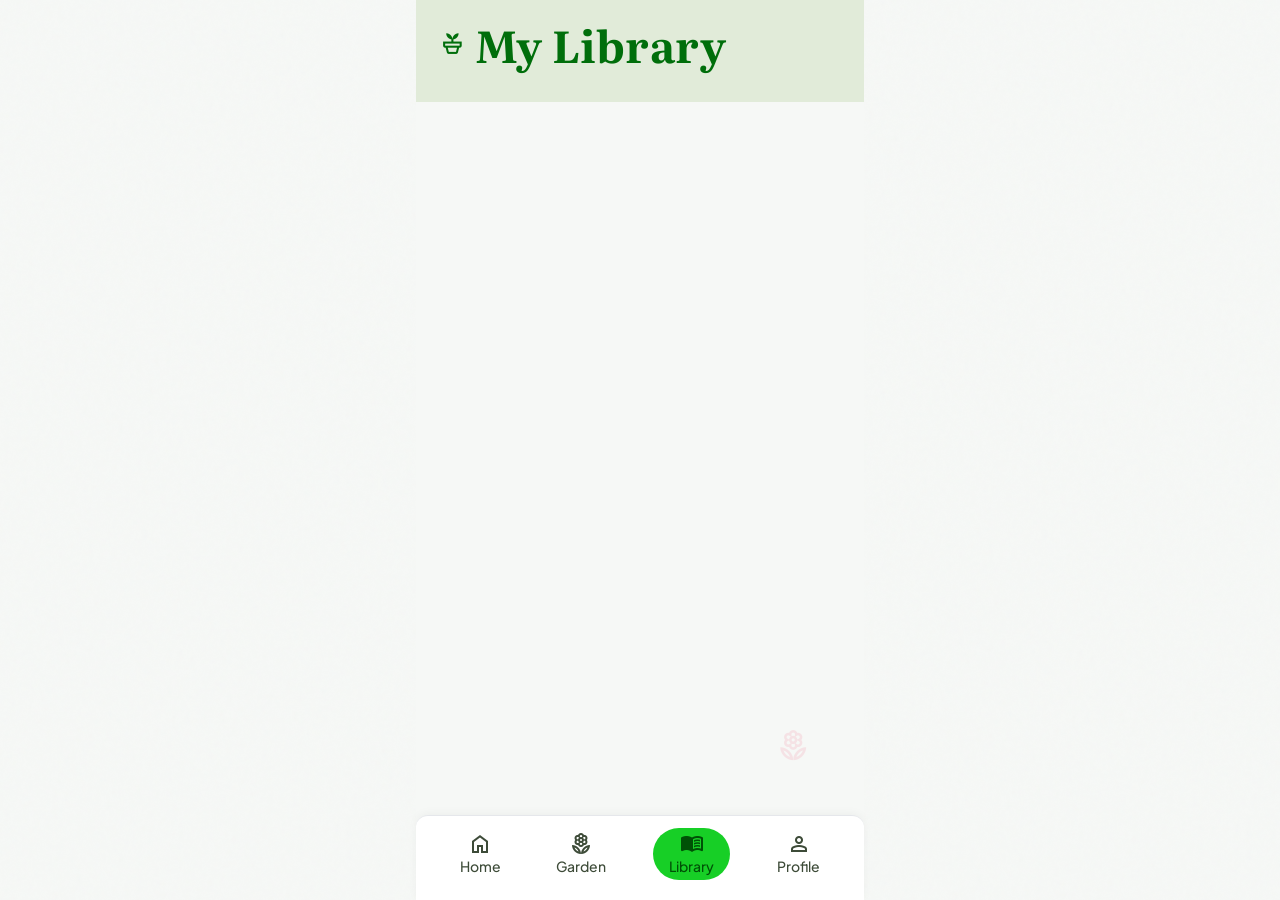
==== library.html @ b0998f7f "Navigation between pages. Added garden, library, and profile pages." ====
<!DOCTYPE html>
<html lang="en">
<head>
  <meta charset="UTF-8" />
  <meta name="viewport" content="width=device-width, initial-scale=1.0" />
  <title>Paper Garden</title>
  <link rel="preconnect" href="https://fonts.googleapis.com" />
  <link rel="preconnect" href="https://fonts.gstatic.com" crossorigin />
  <link href="https://fonts.googleapis.com/css2?family=Literata:ital,wght@0,400;0,500;0,600;0,700;1,400&amp;family=Plus+Jakarta+Sans:wght@400;500;600;700&amp;display=swap" rel="stylesheet" />
  <link href="https://fonts.googleapis.com/css2?family=Material+Symbols+Outlined:wght,FILL@100..700,0..1&amp;display=swap" rel="stylesheet" />
  <link href="resources/styles/common.css" rel="stylesheet" />
  <link href="resources/styles/index.css" rel="stylesheet" />
</head>
<body>
  <div class="app">
    <header class="topbar">
      <div class="brand">
        <span class="material-symbols-outlined" aria-hidden="true">potted_plant</span>
        <h1>My Library</h1>
      </div>
    </header>

    <main>
        <div class="decor right" aria-hidden="true">
          <span class="material-symbols-outlined">local_florist</span>
        </div>
      </section>
    </main>
  </div>

  <nav id="app-footer"></nav>
  <script src="resources/js/footer.js"></script>
  <script src="resources/js/index.js"></script>
  <script>
    renderFooter({ active: "library" });
  </script>
</body>
</html>
---- resources/styles/common.css ----
body {
  min-height: max(884px, 100dvh);
}

.pg-footer {
  position: fixed;
  left: 50%;
  bottom: 0;
  transform: translateX(-50%);
  width: 100%;
  max-width: 28rem;
  display: flex;
  justify-content: space-around;
  align-items: center;
  padding: 0.5rem 1rem 1rem;
  background: #ffffff;
  border-top: 1px solid #e5e7eb;
  border-radius: 0.75rem 0.75rem 0 0;
  box-shadow: 0 -2px 10px rgba(21, 30, 19, 0.04);
  z-index: 50;
}

.pg-footer-item {
  display: flex;
  flex-direction: column;
  align-items: center;
  justify-content: center;
  text-decoration: none;
  color: #3d4b38;
  padding: 0.5rem;
  border-radius: 9999px;
  transition: opacity 0.2s;
}

.pg-footer-item:hover {
  opacity: 0.8;
}

.pg-footer-item .material-symbols-outlined {
  font-size: 24px;
  line-height: 1;
}

.pg-footer-label {
  font-family: "Plus Jakarta Sans", sans-serif;
  font-size: 14px;
  line-height: 20px;
  font-weight: 500;
}

.pg-footer-item.active {
  background: #17cf26;
  color: #005106;
  padding: 0.25rem 1rem;
}

.pg-footer-item.active .material-symbols-outlined {
  font-variation-settings: "FILL" 1;
}

.bg-background { background-color: #f2fdea; }
.bg-background-off-white { background-color: #f6f8f6; }
.bg-background\/80 { background-color: rgba(242, 253, 234, 0.8); }
.bg-primary { background-color: #006e0b; }
.bg-primary-container { background-color: #17cf26; }
.bg-primary-container\/20 { background-color: rgba(23, 207, 38, 0.2); }
.bg-secondary-container { background-color: #d1e2c9; }
.bg-secondary-fixed { background-color: #d7e7ce; }
.bg-surface-container { background-color: #e7f1df; }
.bg-surface-container-highest { background-color: #dbe6d3; }
.bg-surface-container-low { background-color: #ecf7e4; }
.bg-surface-white { background-color: #ffffff; }
.bg-tertiary-container { background-color: #ff93a7; }
.bg-tertiary-fixed { background-color: #ffd9de; }

.text-primary { color: #006e0b; }
.text-primary-container { color: #17cf26; }
.text-on-background { color: #151e13; }
.text-on-primary { color: #ffffff; }
.text-on-primary-container { color: #005106; }
.text-on-surface { color: #151e13; }
.text-on-surface-variant { color: #3d4b38; }
.text-on-tertiary-container { color: #79283c; }
.text-surface-container { color: #e7f1df; }

.border-border-subtle { border-color: #e5e7eb; }
.border-primary { border-color: #006e0b; }
.border-tertiary-fixed-dim { border-color: #ffb2be; }
.hover\:border-primary\/50:hover { border-color: rgba(0, 110, 11, 0.5); }

.font-button-text { font-family: "Plus Jakarta Sans", sans-serif; }
.font-display-lg-mobile, .font-display-lg, .font-body-md { font-family: "Literata", serif; }
.font-label-md { font-family: "Plus Jakarta Sans", sans-serif; }

.text-button-text { font-size: 18px; line-height: 1; font-weight: 500; }
.text-display-lg-mobile { font-size: 24px; line-height: 1.6; font-weight: 600; }
.text-display-lg { font-size: 32px; line-height: 1.6; font-weight: 600; }
.text-body-md { font-size: 18px; line-height: 1.5; font-weight: 500; }
.text-label-md { font-size: 14px; line-height: 20px; font-weight: 500; }

.px-container-padding { padding-left: 1.5rem; padding-right: 1.5rem; }
.p-inner-card-padding { padding: 2rem; }
.gap-stack-gap { gap: 1rem; }
.mb-stack-gap { margin-bottom: 1rem; }

.hover\:bg-surface-container:hover { background-color: #e7f1df; }
.hover\:bg-surface-container-low:hover { background-color: #ecf7e4; }
.hover\:text-primary:hover { color: #006e0b; }
---- resources/styles/index.css ----
:root {
  --surface: #f2fdea;
  --surface-container-high: #e1ebd9;
  --background-off-white: #f6f8f6;
  --surface-white: #ffffff;
  --primary: #17cf26;
  --primary-deep: #006e0b;
  --on-surface: #151e13;
  --on-surface-variant: #3d4b38;
  --muted: #a1aba4;
  --outline-subtle: #e5e7eb;
  --outline-variant: #bbcbb3;
  --tertiary-container: #ffb2be;
  --tertiary: #994155;
  --shadow-soft: 0 4px 14px rgba(0, 0, 0, 0.05);
  --shadow-card: 0 2px 8px rgba(21, 30, 19, 0.08);
  --radius-card: 1rem;
  --radius-pill: 9999px;
  --container-max: 448px;
}

* {
  box-sizing: border-box;
}

body {
  margin: 0;
  font-family: "Literata", serif;
  background: var(--background-off-white);
  color: var(--on-surface);
  display: flex;
  justify-content: center;
  min-height: 100dvh;
  position: relative;
  overflow-x: hidden;
}

body::before {
  content: "";
  position: fixed;
  inset: 0;
  pointer-events: none;
  opacity: 0.02;
  background-image: url("data:image/svg+xml,%3Csvg viewBox='0 0 200 200' xmlns='http://www.w3.org/2000/svg'%3E%3Cfilter id='n'%3E%3CfeTurbulence type='fractalNoise' baseFrequency='0.75' numOctaves='3' stitchTiles='stitch'/%3E%3C/filter%3E%3Crect width='100%25' height='100%25' filter='url(%23n)'/%3E%3C/svg%3E");
  z-index: 0;
}

.app {
  width: min(100%, var(--container-max));
  min-height: 100dvh;
  position: relative;
  background: var(--background-off-white);
  z-index: 1;
  padding-bottom: 120px;
}

.topbar {
  background: var(--surface-container-high);
  padding: 1.25rem 1.5rem 1rem;
  display: flex;
  align-items: flex-start;
  justify-content: space-between;
  min-height: 102px;
}

.brand {
  display: flex;
  align-items: center;
  gap: 0.6rem;
  color: var(--primary-deep);
}

.brand .material-symbols-outlined {
  font-size: 1.55rem;
  font-variation-settings: "FILL" 0;
}

.brand h1 {
  margin: 0;
  font-size: 2.75rem;
  line-height: 1.1;
  font-weight: 700;
  letter-spacing: 0.01em;
}

.level-pill {
  border: 1.5px solid var(--outline-variant);
  border-radius: var(--radius-pill);
  min-height: 3.9rem;
  min-width: 10.9rem;
  padding: 0.35rem 0.8rem 0.35rem 0.4rem;
  display: flex;
  align-items: center;
  gap: 0.55rem;
  background: #dce6d4;
  color: var(--primary-deep);
  font-family: "Plus Jakarta Sans", sans-serif;
  font-weight: 600;
  font-size: 2rem;
  line-height: 1;
}

.level-avatar {
  width: 2.8rem;
  height: 2.8rem;
  border-radius: 9999px;
  background: #bfbfbf;
  display: grid;
  place-items: center;
  color: #111;
  font-size: 1.55rem;
  font-family: "Literata", serif;
}

main {
  padding: 1.25rem 1.5rem 0;
}

.goal-card {
  position: relative;
  border: 1px solid var(--outline-subtle);
  border-radius: 1.05rem;
  background: var(--surface-white);
  padding: 1.7rem 1.35rem 1.1rem;
  box-shadow: var(--shadow-soft);
  overflow: hidden;
}

.goal-card::after {
  content: "";
  position: absolute;
  right: -0.35rem;
  bottom: -0.8rem;
  width: 7rem;
  height: 7rem;
  opacity: 0.06;
  background: currentColor;
  color: #7f9680;
  -webkit-mask: url("data:image/svg+xml,%3Csvg xmlns='http://www.w3.org/2000/svg' viewBox='0 0 24 24'%3E%3Cpath d='M7 21q-.825 0-1.412-.587T5 19v-2H3V7q0-.825.588-1.412T5 5h5v2h9q.825 0 1.413.588T21 9v10q0 .825-.587 1.413T19 21zm0-2h12V9H7zm0 0V7z'/%3E%3C/svg%3E") center / contain no-repeat;
  mask: url("data:image/svg+xml,%3Csvg xmlns='http://www.w3.org/2000/svg' viewBox='0 0 24 24'%3E%3Cpath d='M7 21q-.825 0-1.412-.587T5 19v-2H3V7q0-.825.588-1.412T5 5h5v2h9q.825 0 1.413.588T21 9v10q0 .825-.587 1.413T19 21zm0-2h12V9H7zm0 0V7z'/%3E%3C/svg%3E") center / contain no-repeat;
}

.goal-title {
  margin: 0;
  font-size: 2.95rem;
  line-height: 1.2;
  font-weight: 600;
  color: #3f4f3e;
}

.goal-subtitle {
  margin: 0.55rem 0 1.25rem;
  color: #586558;
  font-size: 2.05rem;
  line-height: 1.35;
  max-width: 85%;
  font-weight: 500;
}

.progress-track {
  width: 100%;
  height: 10px;
  border-radius: 9999px;
  background: #d3d6d8;
  overflow: hidden;
}

.progress-fill {
  width: 66.6667%;
  height: 100%;
  border-radius: 9999px;
  background: var(--primary);
}

.goal-row {
  margin-top: 0.7rem;
  display: flex;
  justify-content: space-between;
  align-items: center;
  color: var(--primary-deep);
  font-size: 2.25rem;
  line-height: 1.25;
  font-weight: 600;
}

.garden-map {
  margin-top: 1.75rem;
  height: 730px;
  position: relative;
}

.path-svg {
  position: absolute;
  inset: 0;
  width: 100%;
  height: 100%;
  pointer-events: none;
}

.stage {
  position: absolute;
  display: flex;
  flex-direction: column;
  align-items: center;
  gap: 0.6rem;
  color: var(--on-surface-variant);
}

.stage-seedling {
  left: 38%;
  top: 0;
}

.stage-watering {
  right: 10%;
  top: 255px;
}

.stage-pruning {
  left: 13%;
  top: 490px;
  color: #99a29c;
}

.node {
  width: 110px;
  height: 110px;
  border-radius: 9999px;
  border: 3px solid #d9ddd8;
  background: #f6f8f6;
  display: grid;
  place-items: center;
  box-shadow: var(--shadow-card);
  position: relative;
}

.node .material-symbols-outlined {
  font-size: 2.95rem;
  line-height: 1;
}

.node.seedling {
  color: var(--primary-deep);
  border-color: #ccd3cb;
  background: #f8faf7;
}

.node.watering {
  color: #a6405b;
  border-color: #d6dbe0;
  background: #fcfcfc;
  box-shadow: 0 6px 20px rgba(153, 65, 85, 0.15);
}

.node.pruning {
  color: #a4aaa7;
  border-color: #d9dddc;
  background: #f1f3f0;
}

.label-pill {
  border-radius: 9999px;
  border: 1px solid var(--outline-subtle);
  padding: 0.28rem 1.15rem;
  background: #fff;
  font-size: 1.5rem;
  line-height: 1.2;
  color: #4b5847;
  box-shadow: 0 2px 5px rgba(0, 0, 0, 0.05);
}

.active-badge {
  position: absolute;
  top: -0.8rem;
  left: 50%;
  transform: translateX(-50%);
  border-radius: var(--radius-pill);
  background: var(--tertiary-container);
  color: #a56674;
  border: 1px solid #f0b7c3;
  font-size: 1.15rem;
  letter-spacing: 0.08em;
  padding: 0.22rem 0.8rem;
  font-family: "Plus Jakarta Sans", sans-serif;
  font-weight: 600;
  text-transform: uppercase;
  box-shadow: 0 1px 3px rgba(121, 40, 60, 0.12);
}

.check-pill {
  position: absolute;
  right: -0.2rem;
  top: -0.3rem;
  width: 1.95rem;
  height: 2.9rem;
  border-radius: 9999px;
  background: var(--primary);
  color: #fff;
  display: grid;
  place-items: center;
  box-shadow: 0 3px 9px rgba(23, 207, 38, 0.32);
  font-size: 1.35rem;
  font-family: "Plus Jakarta Sans", sans-serif;
}

.decor {
  position: absolute;
  opacity: 0.38;
}

.decor.left {
  left: 14%;
  top: 205px;
  color: #9be2a2;
}

.decor.right {
  right: 12%;
  bottom: 132px;
  color: #f5c1ca;
}

.decor .material-symbols-outlined {
  font-size: 2.15rem;
}

.fab {
  position: fixed;
  width: 4.7rem;
  height: 4.7rem;
  border: none;
  border-radius: 9999px;
  background: var(--primary-deep);
  color: #fff;
  bottom: 6.1rem;
  right: max(1.5rem, calc((100vw - 448px) / 2 + 1.5rem));
  display: grid;
  place-items: center;
  box-shadow: 0 8px 20px rgba(0, 110, 11, 0.28);
  font-size: 3rem;
  z-index: 40;
}

.stage-link-wrapper {
  display: inline-block; /* Keeps elements side-by-side if you have multiple stages */
  text-decoration: none; /* Stops the "SEEDLING" text from getting an underline */
  color: inherit;         /* Prevents the text and icons from turning blue */
}

/* Optional UX: Animate the entire stage slightly when a user hovers over any part of it */
.stage-link-wrapper:hover .node {
  transform: scale(1.05);   /* Gently grows the icon circle */
  transition: transform 0.2s ease;
}

.stage-link-wrapper:hover .label-pill {
  opacity: 0.8;             /* Visual cue that the text is part of the link */
}

@media (max-width: 430px) {
  .brand h1 {
    font-size: 2.25rem;
  }

  .goal-title {
    font-size: 2.25rem;
  }

  .goal-subtitle {
    font-size: 1.05rem;
  }

  .goal-row {
    font-size: 1.1rem;
  }

  .label-pill {
    font-size: 2rem;
  }

  .level-pill {
    min-width: 8.9rem;
    font-size: 1.65rem;
  }
}
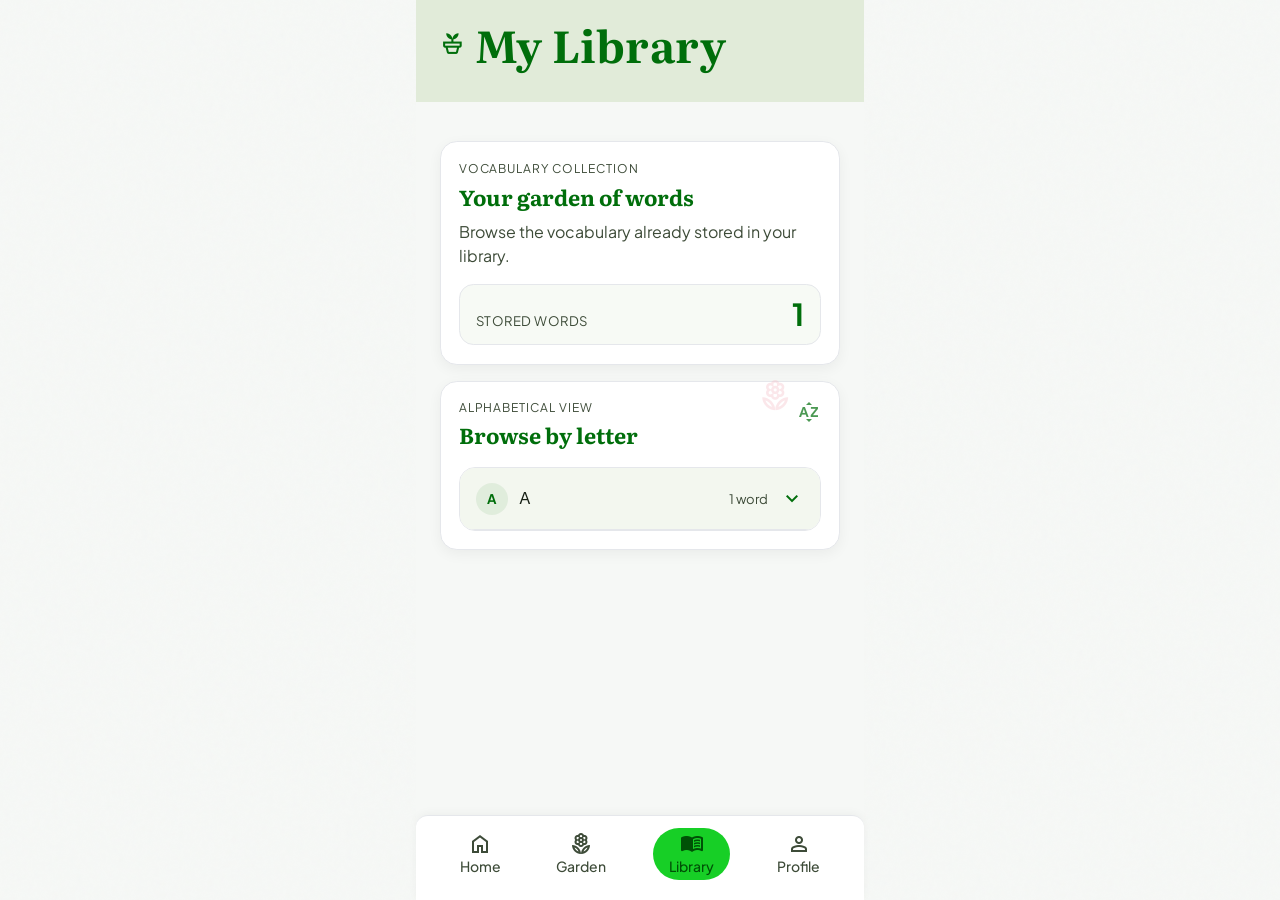
==== commit e7b6bb08: "view vocab in library" ====
--- a/library.html
+++ b/library.html
@@ -10,6 +10,7 @@
   <link href="https://fonts.googleapis.com/css2?family=Material+Symbols+Outlined:wght,FILL@100..700,0..1&amp;display=swap" rel="stylesheet" />
   <link href="resources/styles/common.css" rel="stylesheet" />
   <link href="resources/styles/index.css" rel="stylesheet" />
+  <link href="resources/styles/library.css" rel="stylesheet" />
 </head>
 <body>
   <div class="app">
@@ -21,6 +22,49 @@
     </header>
 
     <main>
+      <section class="library-layout" aria-label="Vocabulary Library">
+        <div class="library-summary-card">
+          <p class="library-eyebrow">Vocabulary collection</p>
+          <h2 class="library-title">Your garden of words</h2>
+          <p class="library-subtitle">Browse the vocabulary already stored in your library.</p>
+          <div class="library-summary-metric" aria-label="Total stored vocabulary">
+            <span class="library-summary-label">Stored words</span>
+            <strong class="library-summary-value" id="library-total-count">0</strong>
+          </div>
+        </div>
+
+        <section class="library-groups-card" aria-labelledby="library-groups-title">
+          <div class="library-groups-header">
+            <div>
+              <p class="library-section-kicker">Alphabetical view</p>
+              <h2 id="library-groups-title">Browse by letter</h2>
+            </div>
+            <span class="material-symbols-outlined library-groups-icon" aria-hidden="true">sort_by_alpha</span>
+          </div>
+
+          <p class="library-loading" id="library-loading-state">Loading vocabulary…</p>
+          <p class="library-empty-state" id="library-empty-state" hidden>No vocabulary has been added yet.</p>
+          <div class="library-groups" id="library-groups" aria-live="polite"></div>
+        </section>
+
+        <section class="library-detail-overlay" id="library-detail-overlay" aria-hidden="true" hidden>
+          <div class="library-detail-backdrop" data-close-detail="true"></div>
+          <div class="library-detail-card" role="dialog" aria-modal="true" aria-labelledby="library-detail-word">
+            <div class="library-detail-header">
+              <div class="library-detail-header-copy">
+                <p class="library-section-kicker">Vocabulary entry</p>
+                <h2 class="library-detail-word" id="library-detail-word">Word</h2>
+                <p class="library-detail-pronunciation" id="library-detail-pronunciation" hidden></p>
+              </div>
+              <button class="library-detail-close" id="library-detail-close" type="button" aria-label="Close definition card">
+                <span class="material-symbols-outlined" aria-hidden="true">close</span>
+              </button>
+            </div>
+
+            <div class="library-detail-content" id="library-detail-content"></div>
+          </div>
+        </section>
+
         <div class="decor right" aria-hidden="true">
           <span class="material-symbols-outlined">local_florist</span>
         </div>
@@ -30,7 +74,8 @@
 
   <nav id="app-footer"></nav>
   <script src="resources/js/footer.js"></script>
-  <script src="resources/js/index.js"></script>
+  <script src="resources/js/vocab-store.js"></script>
+  <script src="resources/js/library.js"></script>
   <script>
     renderFooter({ active: "library" });
   </script>
--- a/resources/styles/common.css
+++ b/resources/styles/common.css
@@ -65,6 +65,7 @@
 .bg-primary-container { background-color: #17cf26; }
 .bg-primary-container\/20 { background-color: rgba(23, 207, 38, 0.2); }
 .bg-secondary-container { background-color: #d1e2c9; }
+.bg-error-soft { background-color: #fef2f2; }
 .bg-secondary-fixed { background-color: #d7e7ce; }
 .bg-surface-container { background-color: #e7f1df; }
 .bg-surface-container-highest { background-color: #dbe6d3; }
@@ -81,12 +82,16 @@
 .text-on-surface { color: #151e13; }
 .text-on-surface-variant { color: #3d4b38; }
 .text-on-tertiary-container { color: #79283c; }
+.text-error-text { color: #b91c1c; }
 .text-surface-container { color: #e7f1df; }
 
 .border-border-subtle { border-color: #e5e7eb; }
+.border-error { border-color: #ba1a1a; }
+.border-outline-variant { border-color: #bbcbb3; }
 .border-primary { border-color: #006e0b; }
 .border-tertiary-fixed-dim { border-color: #ffb2be; }
 .hover\:border-primary\/50:hover { border-color: rgba(0, 110, 11, 0.5); }
+.hover\:border-outline-variant:hover { border-color: #bbcbb3; }
 
 .font-button-text { font-family: "Plus Jakarta Sans", sans-serif; }
 .font-display-lg-mobile, .font-display-lg, .font-body-md { font-family: "Literata", serif; }
--- a/resources/styles/index.css
+++ b/resources/styles/index.css
@@ -341,6 +341,41 @@
   z-index: 40;
 }
 
+.start-plant-btn {
+  position: fixed;
+  border: none;
+  border-radius: 9999px;
+  background: var(--primary-deep);
+  color: #fff;
+  bottom: 6.1rem;
+  right: max(1.5rem, calc((100vw - 448px) / 2 + 1.5rem));
+  display: inline-flex;
+  align-items: center;
+  gap: 0.5rem;
+  padding: 0.9rem 1.2rem;
+  box-shadow: 0 8px 20px rgba(0, 110, 11, 0.28);
+  font-size: 1rem;
+  font-weight: 700;
+  z-index: 40;
+  cursor: pointer;
+  transition: all 0.15s ease;
+}
+
+.start-plant-btn:hover {
+  background: #008a0e;
+  box-shadow: 0 10px 24px rgba(0, 110, 11, 0.35);
+  transform: translateY(-2px);
+}
+
+.start-plant-btn:active {
+  transform: scale(0.96);
+  box-shadow: 0 4px 12px rgba(0, 110, 11, 0.2);
+}
+
+.start-plant-btn .material-symbols-outlined {
+  font-size: 1.4rem;
+}
+
 .stage-link-wrapper {
   display: inline-block; /* Keeps elements side-by-side if you have multiple stages */
   text-decoration: none; /* Stops the "SEEDLING" text from getting an underline */
--- a/resources/styles/library.css
+++ b/resources/styles/library.css
@@ -0,0 +1,425 @@
+.library-layout {
+  position: relative;
+  display: grid;
+  gap: 1rem;
+  margin-top: 1.2rem;
+}
+
+.library-summary-card,
+.library-groups-card {
+  border: 1px solid var(--outline-subtle);
+  border-radius: 1.05rem;
+  background: var(--surface-white);
+  box-shadow: var(--shadow-soft);
+}
+
+.library-summary-card {
+  padding: 1.2rem 1.1rem;
+}
+
+.library-eyebrow,
+.library-section-kicker {
+  margin: 0;
+  font-size: 0.75rem;
+  font-family: "Plus Jakarta Sans", sans-serif;
+  letter-spacing: 0.08em;
+  text-transform: uppercase;
+  color: var(--on-surface-variant);
+}
+
+.library-title,
+.library-groups-header h2 {
+  margin: 0.3rem 0 0;
+  color: var(--primary-deep);
+  font-size: 1.35rem;
+}
+
+.library-subtitle {
+  margin: 0.4rem 0 1rem;
+  color: var(--on-surface-variant);
+  font-family: "Plus Jakarta Sans", sans-serif;
+  line-height: 1.5;
+}
+
+.library-summary-metric {
+  display: flex;
+  align-items: baseline;
+  justify-content: space-between;
+  gap: 1rem;
+  border: 1px solid var(--outline-subtle);
+  border-radius: 0.9rem;
+  padding: 0.9rem 1rem;
+  background: #f7faf5;
+}
+
+.library-summary-label {
+  font-size: 0.82rem;
+  font-family: "Plus Jakarta Sans", sans-serif;
+  text-transform: uppercase;
+  letter-spacing: 0.04em;
+  color: var(--on-surface-variant);
+}
+
+.library-summary-value {
+  font-size: 1.9rem;
+  line-height: 1;
+  color: var(--primary-deep);
+  font-family: "Plus Jakarta Sans", sans-serif;
+}
+
+.library-groups-card {
+  padding: 1.1rem;
+}
+
+.library-groups-header {
+  display: flex;
+  align-items: flex-start;
+  justify-content: space-between;
+  gap: 1rem;
+}
+
+.library-groups-icon {
+  color: var(--primary-deep);
+  opacity: 0.7;
+}
+
+.library-loading,
+.library-empty-state {
+  margin: 1rem 0 0;
+  font-family: "Plus Jakarta Sans", sans-serif;
+  color: var(--on-surface-variant);
+}
+
+.library-empty-state {
+  border: 1px dashed var(--outline-variant);
+  border-radius: 0.95rem;
+  padding: 1rem;
+  background: #fbfcfa;
+}
+
+.library-groups {
+  display: grid;
+  gap: 0.75rem;
+  margin-top: 1rem;
+}
+
+.library-group {
+  border: 1px solid var(--outline-subtle);
+  border-radius: 1rem;
+  overflow: hidden;
+  background: linear-gradient(180deg, #ffffff 0%, #fbfcfa 100%);
+}
+
+.library-group-header {
+  width: 100%;
+  border: 0;
+  display: flex;
+  align-items: center;
+  justify-content: space-between;
+  gap: 1rem;
+  padding: 0.9rem 1rem;
+  background: #f3f7ef;
+  border-bottom: 1px solid var(--outline-subtle);
+  text-align: left;
+  cursor: pointer;
+}
+
+.library-group-header:hover {
+  background: #edf4e8;
+}
+
+.library-group-header:focus-visible,
+.library-word-button:focus-visible,
+.library-detail-close:focus-visible {
+  outline: 3px solid rgba(23, 207, 38, 0.25);
+  outline-offset: 2px;
+}
+
+.library-group-letter {
+  display: inline-flex;
+  align-items: center;
+  justify-content: center;
+  width: 2rem;
+  height: 2rem;
+  border-radius: 9999px;
+  background: rgba(0, 110, 11, 0.08);
+  color: var(--primary-deep);
+  font-family: "Plus Jakarta Sans", sans-serif;
+  font-weight: 700;
+}
+
+.library-group-title {
+  display: flex;
+  align-items: center;
+  gap: 0.75rem;
+  min-width: 0;
+}
+
+.library-group-name {
+  margin: 0;
+  color: var(--on-surface);
+  font-size: 1rem;
+}
+
+.library-group-count {
+  font-size: 0.82rem;
+  font-family: "Plus Jakarta Sans", sans-serif;
+  color: var(--on-surface-variant);
+}
+
+.library-group-meta {
+  display: flex;
+  align-items: center;
+  gap: 0.75rem;
+  flex-shrink: 0;
+}
+
+.library-group-chevron {
+  color: var(--primary-deep);
+  transition: transform 0.2s ease;
+}
+
+.library-group-header[aria-expanded="true"] .library-group-chevron {
+  transform: rotate(180deg);
+}
+
+.library-group-panel[hidden] {
+  display: none;
+}
+
+.library-word-list {
+  list-style: none;
+  margin: 0;
+  padding: 0.2rem 0;
+}
+
+.library-word-item + .library-word-item {
+  border-top: 1px solid rgba(187, 203, 179, 0.35);
+}
+
+.library-word-row {
+  display: flex;
+  align-items: center;
+  justify-content: space-between;
+  gap: 1rem;
+  width: 100%;
+  padding: 0.9rem 1rem;
+}
+
+.library-word-button {
+  width: 100%;
+  border: 0;
+  background: transparent;
+  padding: 0;
+  cursor: pointer;
+  text-align: left;
+}
+
+.library-word-button:hover {
+  background: rgba(23, 207, 38, 0.04);
+}
+
+.library-word-name {
+  margin: 0;
+  font-size: 1rem;
+  color: var(--on-surface);
+}
+
+.library-word-meta {
+  margin: 0.18rem 0 0;
+  font-size: 0.8rem;
+  color: var(--on-surface-variant);
+  font-family: "Plus Jakarta Sans", sans-serif;
+}
+
+.library-word-badge {
+  flex-shrink: 0;
+  border-radius: 9999px;
+  padding: 0.32rem 0.65rem;
+  background: rgba(23, 207, 38, 0.08);
+  color: var(--primary-deep);
+  font-size: 0.78rem;
+  font-family: "Plus Jakarta Sans", sans-serif;
+  font-weight: 600;
+}
+
+.library-detail-overlay {
+  position: fixed;
+  inset: 0;
+  z-index: 50;
+  display: flex;
+  align-items: flex-end;
+  justify-content: center;
+  padding: 1rem;
+}
+
+.library-detail-overlay[hidden] {
+  display: none !important;
+}
+
+.library-detail-backdrop {
+  position: absolute;
+  inset: 0;
+  background: rgba(21, 30, 19, 0.42);
+  backdrop-filter: blur(2px);
+}
+
+.library-detail-card {
+  position: relative;
+  width: min(100%, 448px);
+  max-height: min(80dvh, 700px);
+  border: 1px solid var(--outline-subtle);
+  border-radius: 1.25rem;
+  background: var(--surface-white);
+  box-shadow: 0 16px 40px rgba(21, 30, 19, 0.18);
+  overflow: hidden;
+}
+
+.library-detail-header {
+  display: flex;
+  align-items: flex-start;
+  justify-content: space-between;
+  gap: 1rem;
+  padding: 1.1rem 1.1rem 0.75rem;
+  border-bottom: 1px solid var(--outline-subtle);
+}
+
+.library-detail-header-copy {
+  min-width: 0;
+}
+
+.library-detail-word {
+  margin: 0.3rem 0 0;
+  color: var(--primary-deep);
+  font-size: 1.55rem;
+}
+
+.library-detail-pronunciation {
+  margin: 0.35rem 0 0;
+  color: var(--on-surface-variant);
+  font-style: italic;
+  font-family: "Plus Jakarta Sans", sans-serif;
+}
+
+.library-detail-close {
+  flex-shrink: 0;
+  width: 2.5rem;
+  height: 2.5rem;
+  border: 0;
+  border-radius: 9999px;
+  background: #f3f7ef;
+  color: var(--primary-deep);
+  display: inline-flex;
+  align-items: center;
+  justify-content: center;
+  cursor: pointer;
+}
+
+.library-detail-content {
+  padding: 1rem 1.1rem 1.2rem;
+  overflow-y: auto;
+  max-height: calc(min(80dvh, 700px) - 88px);
+}
+
+.library-definition-block + .library-definition-block {
+  margin-top: 1rem;
+  padding-top: 1rem;
+  border-top: 1px solid var(--outline-subtle);
+}
+
+.library-definition-tag,
+.library-detail-section-title {
+  font-family: "Plus Jakarta Sans", sans-serif;
+  letter-spacing: 0.08em;
+  text-transform: uppercase;
+}
+
+.library-definition-tag {
+  display: inline-flex;
+  align-items: center;
+  min-height: 1.75rem;
+  padding: 0.2rem 0.55rem;
+  border-radius: 9999px;
+  background: rgba(23, 207, 38, 0.08);
+  color: var(--primary-deep);
+  font-size: 0.75rem;
+  font-weight: 700;
+}
+
+.library-detail-section-title {
+  margin: 0.85rem 0 0.3rem;
+  color: var(--primary-deep);
+  font-size: 0.75rem;
+}
+
+.library-detail-copy {
+  margin: 0;
+  color: var(--on-surface);
+  line-height: 1.6;
+}
+
+.library-detail-example {
+  margin-top: 0.35rem;
+  padding: 0.85rem 0.95rem;
+  border-left: 4px solid var(--primary);
+  border-radius: 0.8rem;
+  background: #f7faf5;
+  color: var(--on-surface-variant);
+  font-style: italic;
+}
+
+.library-detail-chip-list,
+.library-detail-sentence-list {
+  display: flex;
+  flex-wrap: wrap;
+  gap: 0.45rem;
+}
+
+.library-detail-chip {
+  display: inline-flex;
+  align-items: center;
+  min-height: 2rem;
+  padding: 0.3rem 0.7rem;
+  border: 1px solid var(--outline-subtle);
+  border-radius: 9999px;
+  background: #f9fbf8;
+  color: var(--on-surface-variant);
+  font-family: "Plus Jakarta Sans", sans-serif;
+  font-size: 0.82rem;
+}
+
+.library-detail-sentence-list {
+  margin: 0;
+  padding-left: 1.1rem;
+  display: grid;
+  gap: 0.45rem;
+  color: var(--on-surface-variant);
+}
+
+body.library-detail-open {
+  overflow: hidden;
+}
+
+@media (max-width: 430px) {
+  .library-title,
+  .library-groups-header h2 {
+    font-size: 1.2rem;
+  }
+
+  .library-word-row {
+    align-items: flex-start;
+    flex-direction: column;
+  }
+
+  .library-word-badge {
+    align-self: flex-start;
+  }
+
+  .library-detail-overlay {
+    padding: 0.75rem;
+  }
+
+  .library-detail-card {
+    max-height: 84dvh;
+  }
+}
